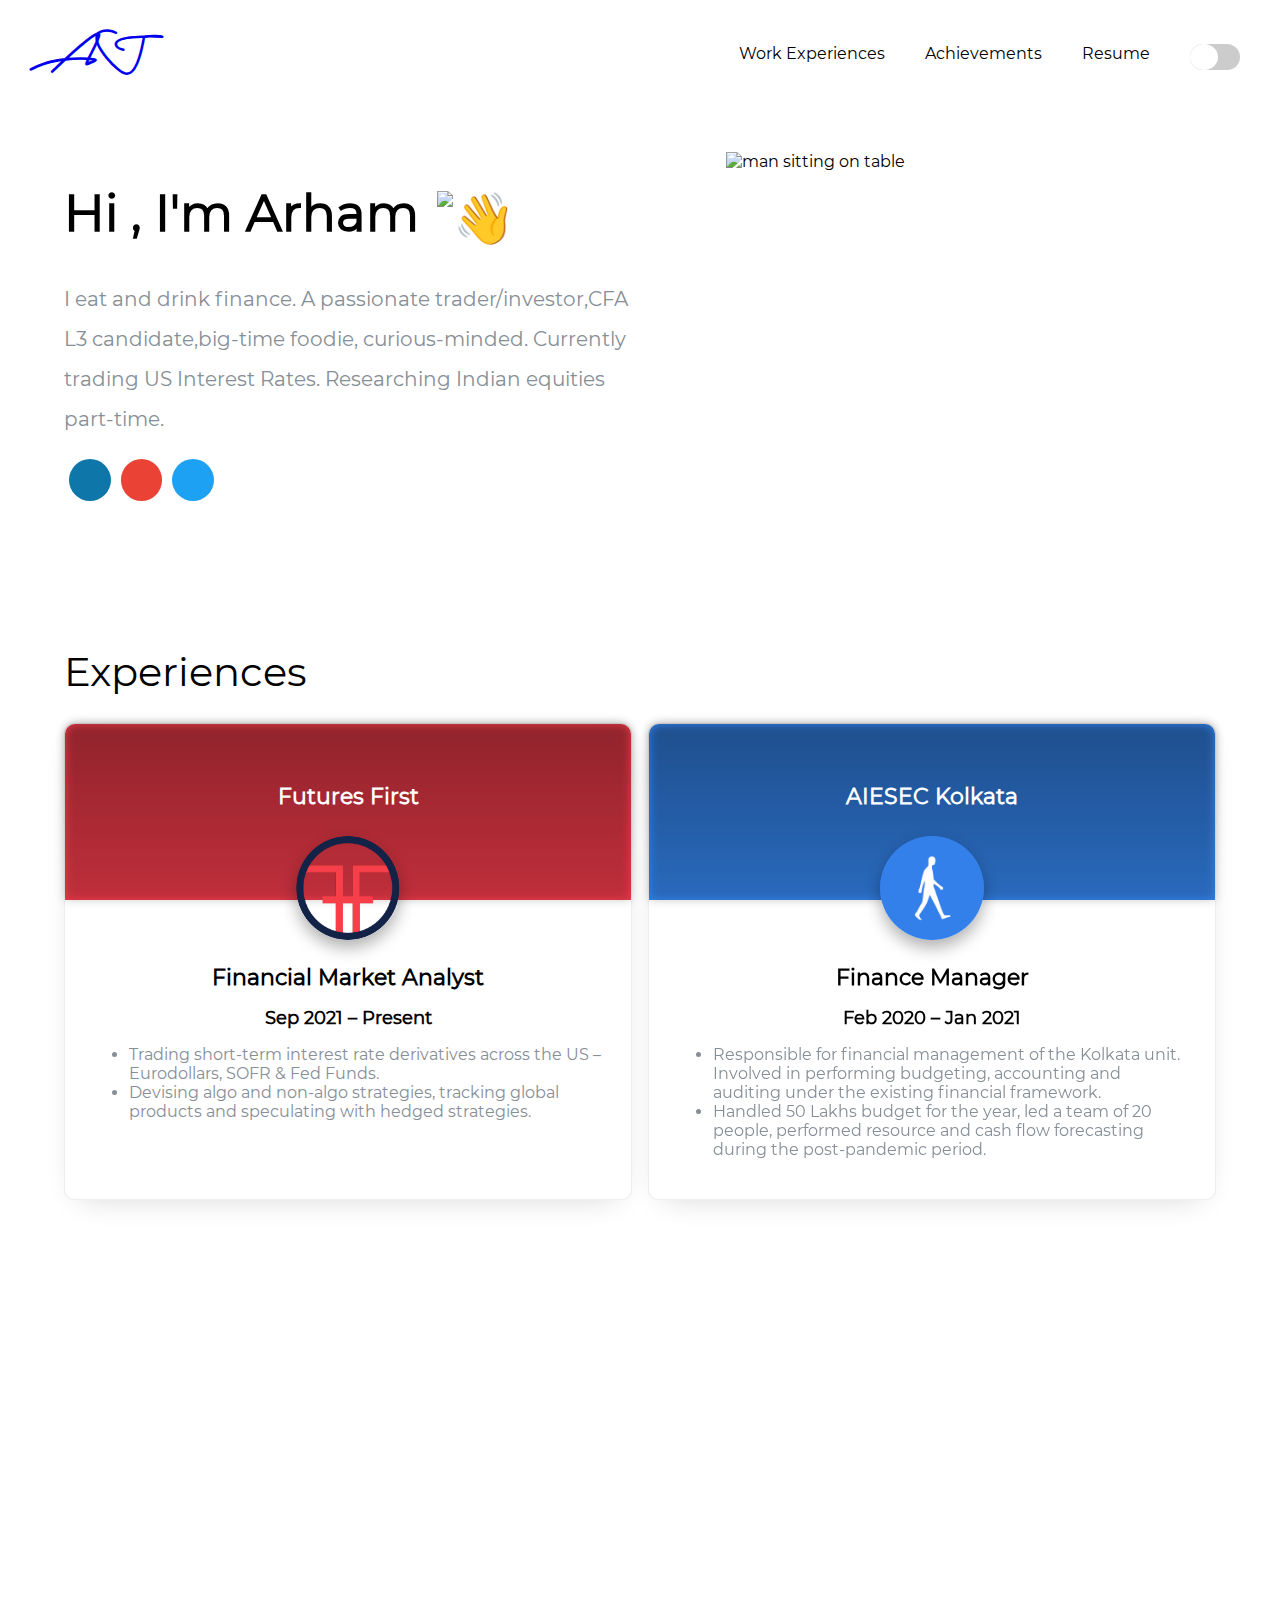
==== index.html @ c0f15c19 "Deploying to gh-pages from  @ 5cc2b04efc4ed852d91065100d52365e23200e77 🚀" ====
<!doctype html><html lang="en"><head><meta charset="utf-8"/><meta name="viewport" content="width=device-width,initial-scale=1"/><title>Arham Jain</title><meta name="title" content="DeveloperFolio | Developer Portfolio Template"><meta name="description" content="Software Developer Portfolio Template that helps you showcase your work and skills as a software developer"><meta property="og:type" content="website"><meta property="og:url" content="https://developerfolio.js.org/"><meta property="og:title" content="DeveloperFolio | Developer Portfolio Template"><meta property="og:description" content="Software Developer Portfolio Template that helps you showcase your work and skills as a software developer"><meta property="twitter:card" content="summary_large_image"><meta property="twitter:url" content="https://developerfolio.js.org/"><meta property="twitter:title" content="DeveloperFolio | Developer Portfolio Template"><meta property="twitter:description" content="Software Developer Portfolio Template that helps you showcase your work and skills as a software developer"><meta name="msapplication-TileColor" content="#603cba"><meta name="theme-color" content="#6c63ff"/><link rel="icon" type="image/png" sizes="32x32" href="/favicon-32x32.png?v8=qAJ44G5Bm7"><link rel="icon" type="image/png" sizes="16x16" href="/favicon-16x16.png?v8=qAJ44G5Bm7"><link rel="mask-icon" href="/safari-pinned-tab.svg?v8=qAJ44G5Bm7" color="#885bd5"><link rel="shortcut icon" href="/favicon.ico?v8=qAJ44G5Bm7"><link rel="apple-touch-icon" sizes="180x180" href="/apple-touch-icon.png?v8=qAJ44G5Bm7"><link rel="manifest" href="/manifest.json"/><link rel="preload" href="/static/media/Montserrat-Regular.ee653992.ttf" as="font" type="font/woff" crossorigin><link rel="preload" href="/static/media/Agustina.21f233e1.woff" as="font" type="font/woff" crossorigin><script async src="https://www.googletagmanager.com/gtag/js?id=UA-135618960-2"></script><script>function gtag(){dataLayer.push(arguments)}window.dataLayer=window.dataLayer||[],gtag("js",new Date),gtag("config","UA-135618960-2")</script><link rel="stylesheet" href="https://cdn.jsdelivr.net/gh/FortAwesome/Font-Awesome@5.15.4/css/all.min.css"><link href="/static/css/main.bb09c68f.chunk.css" rel="stylesheet"></head><body><noscript>You need to enable JavaScript to run this app.</noscript><div id="root"></div><script>!function(e){function t(t){for(var n,o,i=t[0],l=t[1],c=t[2],s=0,p=[];s<i.length;s++)o=i[s],Object.prototype.hasOwnProperty.call(a,o)&&a[o]&&p.push(a[o][0]),a[o]=0;for(n in l)Object.prototype.hasOwnProperty.call(l,n)&&(e[n]=l[n]);for(f&&f(t);p.length;)p.shift()();return u.push.apply(u,c||[]),r()}function r(){for(var e,t=0;t<u.length;t++){for(var r=u[t],n=!0,o=1;o<r.length;o++){var l=r[o];0!==a[l]&&(n=!1)}n&&(u.splice(t--,1),e=i(i.s=r[0]))}return e}var n={},o={1:0},a={1:0},u=[];function i(t){if(n[t])return n[t].exports;var r=n[t]={i:t,l:!1,exports:{}};return e[t].call(r.exports,r,r.exports,i),r.l=!0,r.exports}i.e=function(e){var t=[];o[e]?t.push(o[e]):0!==o[e]&&{3:1,4:1}[e]&&t.push(o[e]=new Promise((function(t,r){for(var n="static/css/"+({}[e]||e)+"."+{3:"df879eac",4:"e91a4b36"}[e]+".chunk.css",a=i.p+n,u=document.getElementsByTagName("link"),l=0;l<u.length;l++){var c=(f=u[l]).getAttribute("data-href")||f.getAttribute("href");if("stylesheet"===f.rel&&(c===n||c===a))return t()}var s=document.getElementsByTagName("style");for(l=0;l<s.length;l++){var f;if((c=(f=s[l]).getAttribute("data-href"))===n||c===a)return t()}var p=document.createElement("link");p.rel="stylesheet",p.type="text/css",p.onload=t,p.onerror=function(t){var n=t&&t.target&&t.target.src||a,u=new Error("Loading CSS chunk "+e+" failed.\n("+n+")");u.code="CSS_CHUNK_LOAD_FAILED",u.request=n,delete o[e],p.parentNode.removeChild(p),r(u)},p.href=a,document.getElementsByTagName("head")[0].appendChild(p)})).then((function(){o[e]=0})));var r=a[e];if(0!==r)if(r)t.push(r[2]);else{var n=new Promise((function(t,n){r=a[e]=[t,n]}));t.push(r[2]=n);var u,l=document.createElement("script");l.charset="utf-8",l.timeout=120,i.nc&&l.setAttribute("nonce",i.nc),l.src=function(e){return i.p+"static/js/"+({}[e]||e)+"."+{3:"a3c09f7e",4:"221f4606"}[e]+".chunk.js"}(e);var c=new Error;u=function(t){l.onerror=l.onload=null,clearTimeout(s);var r=a[e];if(0!==r){if(r){var n=t&&("load"===t.type?"missing":t.type),o=t&&t.target&&t.target.src;c.message="Loading chunk "+e+" failed.\n("+n+": "+o+")",c.name="ChunkLoadError",c.type=n,c.request=o,r[1](c)}a[e]=void 0}};var s=setTimeout((function(){u({type:"timeout",target:l})}),12e4);l.onerror=l.onload=u,document.head.appendChild(l)}return Promise.all(t)},i.m=e,i.c=n,i.d=function(e,t,r){i.o(e,t)||Object.defineProperty(e,t,{enumerable:!0,get:r})},i.r=function(e){"undefined"!=typeof Symbol&&Symbol.toStringTag&&Object.defineProperty(e,Symbol.toStringTag,{value:"Module"}),Object.defineProperty(e,"__esModule",{value:!0})},i.t=function(e,t){if(1&t&&(e=i(e)),8&t)return e;if(4&t&&"object"==typeof e&&e&&e.__esModule)return e;var r=Object.create(null);if(i.r(r),Object.defineProperty(r,"default",{enumerable:!0,value:e}),2&t&&"string"!=typeof e)for(var n in e)i.d(r,n,function(t){return e[t]}.bind(null,n));return r},i.n=function(e){var t=e&&e.__esModule?function(){return e.default}:function(){return e};return i.d(t,"a",t),t},i.o=function(e,t){return Object.prototype.hasOwnProperty.call(e,t)},i.p="/",i.oe=function(e){throw console.error(e),e};var l=this.webpackJsonpdeveloperfolio=this.webpackJsonpdeveloperfolio||[],c=l.push.bind(l);l.push=t,l=l.slice();for(var s=0;s<l.length;s++)t(l[s]);var f=c;r()}([])</script><script src="/static/js/2.372eb132.chunk.js"></script><script src="/static/js/main.faf1a6c1.chunk.js"></script></body></html>
---- static/css/main.bb09c68f.chunk.css ----
@import url(http://fonts.cdnfonts.com/css/chalkduster);@font-face{font-family:"Agustina Regular";font-style:normal;font-weight:400;src:local("Agustina Regular"),url(/static/media/Agustina.21f233e1.woff) format("woff");font-display:swap}@font-face{font-family:"Montserrat";src:local("Montserrat"),url(/static/media/Montserrat-Regular.ee653992.ttf) format("woff");font-display:swap}code{font-family:source-code-pro,Menlo,Monaco,Consolas,"Courier New",monospace}body,html{scroll-behavior:smooth}body{margin:0;font:19px/23px Montserrat,"Montserrat",sans-serif;-webkit-font-smoothing:antialiased;-moz-osx-font-smoothing:grayscale}@media (max-width:1380px){body,html{font-size:16px;line-height:normal}}.App{text-align:center;width:100%;overflow-x:hidden}.App-logo{height:40vmin}.App-header{background-color:#282c34;min-height:100vh;display:flex;flex-direction:column;align-items:center;justify-content:center;font-size:calc(10px + 2vmin);color:#fff}.App-link{color:#09d3ac}.headroom-wrapper{max-height:100px}.dark-menu{background-color:#171c28!important;color:#fff}.dark-menu li a{color:#fff!important}.dark-menu li a:hover{background-color:#55198b!important}.header{background-color:#fff;max-width:100%;padding:15px 20px;margin:0 auto}.header ul{margin:0;padding:0;list-style:none;overflow:hidden}.grey-color{color:#868e96}.header li a{display:block;padding:15px 20px;color:#000;text-decoration:none}.header .menu-btn:hover,.header li a:hover{background-color:#f4f4f4}.header .logo{display:block;flex:none;float:left;font-size:1.5em;text-decoration:none;margin-top:10px;line-height:normal}.header .logo-name{font-family:"Agustina Regular";font-weight:700;font-size:35px;-webkit-font-feature-settings:"liga","clig off";font-feature-settings:"liga","clig off";font-variant-ligatures:no-common-ligatures;-webkit-font-variant-ligatures:no-common-ligatures;padding:0 10px}.header .menu{clear:both;max-height:0;transition:max-height .2s ease-out}.header .menu-icon{cursor:pointer;display:inline-block;float:right;padding:28px 20px;position:relative;-webkit-user-select:none;user-select:none}.header .menu-icon .navicon{background:#333;display:block;height:2px;position:relative;transition:background .2s ease-out;width:18px}.header .menu-icon .navicon-dark{background:#fff}.header .menu-icon .navicon:after,.header .menu-icon .navicon:before{background:#333;content:"";display:block;height:100%;position:absolute;transition:all .2s ease-out;width:100%}.header .menu-icon .navicon-dark:after,.header .menu-icon .navicon-dark:before{background:#fff!important;content:"";display:block;height:100%;position:absolute;transition:all .2s ease-out;width:100%}.header .menu-icon .navicon:before{top:5px}.header .menu-icon .navicon:after{top:-5px}.header .menu-btn{display:none}.header .menu-btn:checked~.menu{max-height:486px}.header .menu-btn:checked~.menu-icon .navicon{background:transparent!important}.header .menu-btn:checked~.menu-icon .navicon:before{-webkit-transform:rotate(-45deg);transform:rotate(-45deg)}.header .menu-btn:checked~.menu-icon .navicon:after{-webkit-transform:rotate(45deg);transform:rotate(45deg)}.header .menu-btn:checked~.menu-icon:not(.steps) .navicon:after,.header .menu-btn:checked~.menu-icon:not(.steps) .navicon:before{top:0}@media(min-width:48em){.header li{float:left}.header{display:flex;align-items:center;justify-content:space-between}.header .menu{max-height:none}.header .menu-icon{display:none}}@media(max-width:960px)and (min-width:768px){.header{font-size:12px}}.switch{position:relative;display:inline-block;width:50px;height:26px}input{-webkit-transform:scale(.5);transform:scale(.5)}.slider{position:absolute;cursor:pointer;top:0;left:0;right:0;bottom:0;background-color:#ccc;transition:.4s}.slider:before{position:absolute;content:"";height:26px;width:28px;left:0;bottom:0;background-color:#fff;transition:.4s}input:checked+.slider{background-color:#2196f3}input:focus+.slider{box-shadow:#2196f3}input:checked+.slider:before{-webkit-transform:translateX(26px);transform:translateX(26px)}.slider.round{border-radius:34px}.slider.round:before{border-radius:50%}.slider:after{display:inline;position:absolute;right:9.3%;bottom:17.5%}input:checked+.slider:after{display:inline;position:absolute;right:56.3%;bottom:14.5%}@media (max-width:786px)and (min-width:425px){input:checked+.slider:after{right:60.3%;bottom:20.5%}.slider:after{right:15.3%;bottom:22.5%}}@media (max-width:2560px)and (min-width:1552px){.slider:after{bottom:12.5%!important}}@media (max-width:1552px)and (min-width:1440px){.slider:after{bottom:7.5%!important}}.main{margin:4rem auto 0}.greet-main,.main{width:90%;padding:20px 10px}.greet-main{margin:2rem auto 0}.subTitle{color:#868e96!important}.greeting-main{display:flex}.greeting-main>*{flex:1 1;margin-bottom:30px}.button-greeting-div{display:flex;margin-top:20px}.greeting-text{font-size:70px;line-height:1.1;color:#000!important}.greeting-text-p{font-size:30px;line-height:40px}.greeting-image-div>img{max-width:70%;height:auto;display:block;margin-left:auto;margin-right:auto}.wave-emoji{-webkit-animation-duration:1.8s;animation-duration:1.8s;-webkit-animation-iteration-count:infinite;animation-iteration-count:infinite;-webkit-animation-name:wave;animation-name:wave;display:inline-block;-webkit-transform-origin:70% 70%;transform-origin:70% 70%}@-webkit-keyframes wave{0%{-webkit-transform:rotate(0deg);transform:rotate(0deg)}10%{-webkit-transform:rotate(-10deg);transform:rotate(-10deg)}20%{-webkit-transform:rotate(12deg);transform:rotate(12deg)}30%{-webkit-transform:rotate(-10deg);transform:rotate(-10deg)}40%{-webkit-transform:rotate(9deg);transform:rotate(9deg)}50%{-webkit-transform:rotate(0deg);transform:rotate(0deg)}to{-webkit-transform:rotate(0deg);transform:rotate(0deg)}}@keyframes wave{0%{-webkit-transform:rotate(0deg);transform:rotate(0deg)}10%{-webkit-transform:rotate(-10deg);transform:rotate(-10deg)}20%{-webkit-transform:rotate(12deg);transform:rotate(12deg)}30%{-webkit-transform:rotate(-10deg);transform:rotate(-10deg)}40%{-webkit-transform:rotate(9deg);transform:rotate(9deg)}50%{-webkit-transform:rotate(0deg);transform:rotate(0deg)}to{-webkit-transform:rotate(0deg);transform:rotate(0deg)}}@media(max-width:1380px){.greeting-text{font-size:50px}.greeting-text-p{font-size:20px}}@media(max-width:768px){.button-greeting-div{justify-content:space-around}.greeting-text{font-size:30px;text-align:center}.greeting-text-p{font-size:16px;line-height:normal;text-align:center}.greeting-main{display:block}.greeting-image-div{height:256px}}@media(max-width:320px){.main{width:auto}}.sk-circle{margin:100px auto;width:40px;height:40px;position:relative}.sk-circle .sk-child{width:100%;height:100%;position:absolute;left:0;top:0}.sk-circle .sk-child:before{content:"";display:block;margin:0 auto;width:15%;height:15%;background-color:#333;border-radius:100%;-webkit-animation:sk-circleBounceDelay 1.2s ease-in-out infinite both;animation:sk-circleBounceDelay 1.2s ease-in-out infinite both}.sk-circle .sk-circle2{-webkit-transform:rotate(30deg);transform:rotate(30deg)}.sk-circle .sk-circle3{-webkit-transform:rotate(60deg);transform:rotate(60deg)}.sk-circle .sk-circle4{-webkit-transform:rotate(90deg);transform:rotate(90deg)}.sk-circle .sk-circle5{-webkit-transform:rotate(120deg);transform:rotate(120deg)}.sk-circle .sk-circle6{-webkit-transform:rotate(150deg);transform:rotate(150deg)}.sk-circle .sk-circle7{-webkit-transform:rotate(180deg);transform:rotate(180deg)}.sk-circle .sk-circle8{-webkit-transform:rotate(210deg);transform:rotate(210deg)}.sk-circle .sk-circle9{-webkit-transform:rotate(240deg);transform:rotate(240deg)}.sk-circle .sk-circle10{-webkit-transform:rotate(270deg);transform:rotate(270deg)}.sk-circle .sk-circle11{-webkit-transform:rotate(300deg);transform:rotate(300deg)}.sk-circle .sk-circle12{-webkit-transform:rotate(330deg);transform:rotate(330deg)}.sk-circle .sk-circle2:before{-webkit-animation-delay:-1.1s;animation-delay:-1.1s}.sk-circle .sk-circle3:before{-webkit-animation-delay:-1s;animation-delay:-1s}.sk-circle .sk-circle4:before{-webkit-animation-delay:-.9s;animation-delay:-.9s}.sk-circle .sk-circle5:before{-webkit-animation-delay:-.8s;animation-delay:-.8s}.sk-circle .sk-circle6:before{-webkit-animation-delay:-.7s;animation-delay:-.7s}.sk-circle .sk-circle7:before{-webkit-animation-delay:-.6s;animation-delay:-.6s}.sk-circle .sk-circle8:before{-webkit-animation-delay:-.5s;animation-delay:-.5s}.sk-circle .sk-circle9:before{-webkit-animation-delay:-.4s;animation-delay:-.4s}.sk-circle .sk-circle10:before{-webkit-animation-delay:-.3s;animation-delay:-.3s}.sk-circle .sk-circle11:before{-webkit-animation-delay:-.2s;animation-delay:-.2s}.sk-circle .sk-circle12:before{-webkit-animation-delay:-.1s;animation-delay:-.1s}@-webkit-keyframes sk-circleBounceDelay{0%,80%,to{-webkit-transform:scale(0);transform:scale(0)}40%{-webkit-transform:scale(1);transform:scale(1)}}@keyframes sk-circleBounceDelay{0%,80%,to{-webkit-transform:scale(0);transform:scale(0)}40%{-webkit-transform:scale(1);transform:scale(1)}}.social-media-div{font-size:2em}.icon-button{margin-bottom:10px}.icon-button i{color:#fff;border-radius:2.6rem;cursor:pointer;display:inline-block;font-size:1.3rem;height:2.6rem;line-height:2.6rem;position:relative;text-align:center;-webkit-user-select:none;user-select:none;width:2.6rem;margin:0 5px 10px;transition:.2s ease-in}.facebook i{background-color:#3b5998}.linkedin i{background-color:#0e76a8}.github i{background-color:#333}.gitlab i{background-color:#fca326}.google i{background-color:#ea4335}.twitter i{background-color:#1da1f2}.medium i{background-color:#000}.stack-overflow i{background-color:#f48024}.kaggle i{background-color:#20beff}.instagram i{background-color:#c13584}.facebook i:hover,.github i:hover,.gitlab i:hover,.google i:hover,.instagram i:hover,.kaggle i:hover,.linkedin i:hover,.medium i:hover,.stack-overflow i:hover,.twitter i:hover{background-color:#000}@media(max-width:768px){.social-media-div{text-align:center}}.main-button{background-color:#55198b;border:1px solid #55198b;color:#fff;font-weight:700;width:-webkit-max-content;width:max-content;padding:13px 22px;margin-right:50px;text-transform:uppercase;border-radius:6px;text-align:center;text-decoration:none;display:block;margin-top:20px;font-size:16px;cursor:pointer;transition:all .3s ease-in-out 0s}.main-button:hover{background-color:#fff;color:#55198b;transition:all .3s ease 0s;-webkit-transform:translateY(-3px);transform:translateY(-3px)}.project-button{display:flex;justify-content:center;margin-top:20px}.project-button>.main-button{margin-right:0!important}@media(max-width:768px){.main-button{font-size:15px;padding:12px 18px;margin-right:0}}@media(max-width:320px){.main-button{font-size:12px}}.skills-main-div{display:flex;width:100%;overflow:hidden}.skills-text-div{margin-left:50px}.skills-main-div>*{flex:1 1;margin-bottom:30px}.skills-image-div>img{max-width:100%;height:auto}.skills-heading{font-size:56px;font-weight:400}@media(max-width:1380px){.skills-heading{font-size:40px}}@media(max-width:768px){.skills-heading{font-size:30px;text-align:center}.greeting-text-p{font-size:16px;line-height:normal}.skills-main-div{flex-direction:column}.skills-text-div{margin:20px}.skills-text{font-size:16px}.skills-text-subtitle{font-size:16px;text-align:center}.skills-image-div{order:2}}.dev-icons{padding-left:0;list-style:none;font-size:3rem;margin-bottom:0;margin-top:0;text-align:center}.software-skill-inline{display:inline-block;margin-right:20px;margin-bottom:20px}.software-skill-inline>i{color:#868e96}.software-skill-inline>i:hover{color:#645beb}.software-skill-inline>p{color:#868e96;font-size:10px}.software-skill-inline>i:hover~p{color:#645beb}.meter{height:20px;position:relative;background:#f3efef;border-radius:25px}.meter>span{display:block;height:100%;border-top-right-radius:6px;border-bottom-right-radius:6px;border-top-left-radius:20px;border-bottom-left-radius:20px;background-color:#aaa5ff;position:relative;overflow:hidden}.skill{line-height:3.5vw}.skill-bars{font-size:28px;width:40%}.skills-container{display:flex;width:90%;padding:20px 10px;margin:2rem auto 0}.skills-container>*{flex:1 1;margin-bottom:30px}.skills-image>img{margin-left:80px;max-width:90%;height:auto}@media(max-width:1456px){.skills-bar{line-height:4rem}.skills-image{display:none;order:2}}@media(max-width:768px){.skills-container{flex-direction:column}.skills-bar{line-height:3rem;margin:20px}.skills-image{display:none;order:2}}.experience-cards-div{display:grid;grid-template-columns:repeat(auto-fit,minmax(290px,1fr));grid-gap:1rem 1rem;gap:1rem 1rem}.experience-heading{font-size:56px;font-weight:400}.experience-container{display:flex;width:90%;padding:20px 10px;margin:2rem auto 0}.experience-container>*{flex:1 1}@media(max-width:1380px){.experience-heading{font-size:40px}}@media(max-width:768px){.experience-heading{font-size:30px;text-align:center}}.experience-card{background-color:#fff}.experience-card,.experience-card-dark{position:relative;box-shadow:0 10px 30px -15px rgba(0,0,0,.2);border-radius:10px;border:1px solid hsla(0,0%,82.7%,.397)}.experience-card-dark{background-color:#171c28}.experience-card:hover{box-shadow:0 20px 30px -10px rgba(0,0,0,.2)}.experience-banner{background-position:50%;background-repeat:no-repeat;background-size:150%;background:linear-gradient(rgba(0,0,0,.7),rgba(0,0,0,.5));border-radius:10px 10px 0 0;-webkit-filter:blur(0);-moz-filter:blur(0);-o-filter:blur(0);-ms-filter:blur(0);filter:blur(0);height:11rem;display:flex;align-items:flex-end;justify-content:center}.experience-blurred_div{position:absolute;background:linear-gradient(rgba(0,0,0,.4),rgba(0,0,0,.2));-webkit-filter:blur(5px);-moz-filter:blur(5px);-o-filter:blur(5px);-ms-filter:blur(5px);filter:blur(5px);height:11rem;top:0;left:0;width:100%;border-radius:10px 10px 0 0}.experience-div-company{position:absolute;background:transparent;height:9rem;top:0;left:0;width:100%;display:flex;align-items:center;justify-content:center}.experience-text-company{padding:1.5rem;margin:0;color:#fff;font-size:25px;text-align:center;font-weight:700;text-overflow:ellipsis;overflow:hidden;white-space:nowrap}.experience-roundedimg{position:absolute;object-fit:cover;left:0;right:0;top:7rem;margin-left:auto;margin-right:auto;width:8rem;height:8rem;box-shadow:0 .5rem 1rem rgba(0,0,0,.3);border-radius:50%}.experience-text-role{text-align:center;color:#000;font-weight:700;font-size:25px;margin:0;padding-top:1.5rem;line-height:normal}.dark-mode-text{color:#fff!important}.experience-text-date{text-align:center;color:#000;font-size:20px;margin:0;padding-top:1rem;font-weight:600}.experience-text-desc{text-align:center}.experience-text-details{padding:1.5rem;margin-top:2rem}@media(max-width:1380px){.experience-text-role{padding-top:.5rem;font-size:22px}.experience-text-company{font-size:22px}.experience-text-date{font-size:18px}.experience-roundedimg{width:6.5rem;height:6.5rem}}@media(max-width:768px){.experience-text-company,.experience-text-role{font-size:22px}.experience-text-date{font-size:18px}.experience-text-desc{font-size:16px}}.project-title{font-size:52px;font-weight:400;line-height:normal}.startup-project-text img{max-width:100%;height:auto}.repo-cards-div-main{display:grid;grid-template-columns:repeat(auto-fit,minmax(400px,1fr));grid-gap:1rem 1rem;gap:1rem 1rem}@media(max-width:1380px){.project-title{font-size:40px}}@media(max-width:768px){.project-title{font-size:30px;text-align:center}.repo-cards-div-main{grid-template-columns:repeat(auto-fit,minmax(300px,1fr))}}.project-card{display:flex;flex-direction:column;background-color:#fff;padding:1.5rem;border-radius:10px;border:1px solid hsla(0,0%,82.7%,.397);justify-content:center}.project-card-light{box-shadow:0 10px 30px -15px rgba(0,0,0,.2);transition:all .3s ease}.project-card-dark{box-shadow:0 10px 30px -15px #d9dbdf;transition:all .25s ease}.project-detail{text-align:center}.project-card-light:hover{box-shadow:0 20px 30px -10px rgba(0,0,0,.2)}.project-card-dark:hover{box-shadow:0 20px 30px -10px #d9dbdf}.project-image{position:relative;height:250px;overflow:hidden;text-align:center}.projects-container{display:grid;grid-template-columns:repeat(auto-fit,minmax(300px,1fr));grid-gap:1rem 1rem;gap:1rem 1rem}.project-card-footer span.project-tag{background:#55198b;color:#f5f2f4;vertical-align:middle;align-items:center;border-radius:4px;display:inline-flex;font-size:.75rem;height:2em;justify-content:center;white-space:nowrap;line-height:1.5;margin:0 .5rem .5rem 0;padding:0 .75em;cursor:pointer;transition:.2s ease-in}@media(max-width:768px){.project-subtitle{font-size:16px;text-align:center}}.achievement-heading{font-size:56px;font-weight:400;line-height:normal;margin:0}.achievement-subtitle{text-transform:uppercase;margin:0 0 50px}@media(max-width:1380px){.achievement-heading{font-size:40px}}@media(max-width:768px){.achievement-heading{font-size:30px;text-align:center}.achievement-subtitle{font-size:16px;line-height:normal;text-align:center}}.card-image{max-width:100%;height:auto;width:250px}.card-title{color:#000;font-size:22px;line-height:24px;font-weight:700;margin:15px 0 0}.card-subtitle{color:#666;font-size:17px;line-height:1.5rem}.certificate-card{background-color:#fff;box-shadow:0 10px 30px -15px rgba(0,0,0,.2);padding:1.5rem;border-radius:10px;border:1px solid hsla(0,0%,82.7%,.397);transition:all .3s ease}.certificate-detail-div{text-align:center}.certificate-card:hover{box-shadow:0 20px 30px -10px rgba(0,0,0,.2)}.dark-mode.certificate-card:hover{box-shadow:0 20px 30px -10px hsla(0,0%,100%,.2)}.certificate-image-div{position:relative;height:250px;overflow:hidden;text-align:center}.achievement-cards-div{display:grid;grid-template-columns:repeat(auto-fit,minmax(300px,1fr));grid-gap:1rem 1rem;gap:1rem 1rem}.certificate-card-footer{display:flex;align-items:center;flex-wrap:wrap;justify-content:center}.certificate-card-footer span.certificate-tag{background:#55198b;color:#f5f2f4;vertical-align:middle;align-items:center;border-radius:4px;display:inline-flex;font-size:.75rem;height:2em;justify-content:center;white-space:nowrap;line-height:1.5;margin:0 .5rem .5rem 0;padding:0 .75em;cursor:pointer;transition:.2s ease-in}span.certificate-tag:hover{background:#8c43ce}.square{width:440px;height:430px;background:#fff;border-radius:4px;box-shadow:0 20px 50px #d9dbdf;transition:all .3s ease;margin-top:30px}.square:hover{box-shadow:0 20px 40px rgba(0,0,0,.1)}.blog-header-text{font-size:56px;font-weight:400}.blog-subtitle{text-transform:uppercase}.blog-main-div>*{flex:1 1;margin-bottom:30px}.blog-main-div{display:flex}.blog-image-div>img{max-width:100%;height:auto}.blog-text-div{display:grid;grid-template-columns:repeat(auto-fill,minmax(400px,1fr));grid-gap:32px;gap:32px}@media(max-width:1380px){.blog-header-text{font-size:40px}}@media(max-width:768px){.blog-header-text{font-size:30px;text-align:center}.blog-subtitle{font-size:16px;line-height:normal;text-align:center}}@media screen and (max-width:480px)and (min-width:300px){.blog-text-div{grid-template-columns:repeat(auto-fill,minmax(300px,1fr))}}.small-dark{color:#fff!important}.blog-container{border-radius:10px;color:#586069;background-color:#fff;box-shadow:0 0 36px rgba(0,0,0,.1);cursor:pointer;height:200px}.blog-title{color:#262626;font-size:22px;line-height:24px;font-weight:700;margin:32px 20px 14px;-webkit-line-clamp:2}.blog-title,.small{overflow:hidden;display:-webkit-box;-webkit-box-orient:vertical}.small{font-size:17px;font-weight:400;line-height:1.5rem;color:#666;padding:0 20px;-webkit-line-clamp:4;margin:0}.go-corner{display:flex;align-items:center;justify-content:center;position:absolute;width:32px;height:32px;overflow:hidden;top:0;right:0;background-color:#55198b;border-radius:0 4px 0 32px}.go-arrow{margin-top:-4px;margin-right:-4px;color:#fff;font-family:courier,sans}.blog-card{display:block;position:relative;background-color:transparent;border-radius:4px;text-decoration:none;z-index:0;overflow:hidden;height:100%}.blog-card:before{content:"";position:absolute;z-index:-1;top:-16px;right:-16px;background:#55198b;height:32px;width:32px;border-radius:32px;-webkit-transform:scale(1);transform:scale(1);-webkit-transform-origin:50% 50%;transform-origin:50% 50%;transition:-webkit-transform .4s ease-out;transition:transform .4s ease-out;transition:transform .4s ease-out,-webkit-transform .4s ease-out}.blog-card:hover:before{-webkit-transform:scale(30);transform:scale(30)}.blog-card:hover>.small{transition:all .3s ease-out;color:hsla(0,0%,100%,.8)}.blog-card:hover>h3{transition:all .3s ease-out;color:#fff}@media (min-width:925px)and (max-width:1024px),(min-width:1405px)and (max-width:1550px),screen and (max-width:480px)and (min-width:300px){.blog-card:hover:before{-webkit-transform:scale(30);transform:scale(30)}}@media (min-width:1025px)and (max-width:1404px),(min-width:1551px),screen and (min-width:481px)and (max-width:675px){.blog-card:hover:before{-webkit-transform:scale(40);transform:scale(40)}.blog-card:before{transition:-webkit-transform .45s ease-out;transition:transform .45s ease-out;transition:transform .45s ease-out,-webkit-transform .45s ease-out}}@media screen and (min-width:675px)and (max-width:860px){.blog-card:hover:before{-webkit-transform:scale(50);transform:scale(50)}.blog-card:before{transition:-webkit-transform .5s ease-out;transition:transform .5s ease-out;transition:transform .5s ease-out,-webkit-transform .5s ease-out}}@media screen and (min-width:860px)and (max-width:924px){.blog-card:hover:before{-webkit-transform:scale(60);transform:scale(60)}.blog-card:before{transition:-webkit-transform .5s ease-out;transition:transform .5s ease-out;transition:transform .5s ease-out,-webkit-transform .5s ease-out}}@media screen and (max-width:480px)and (min-width:300px){.blog-title{font-size:18px}}.blog-card-shadow{box-shadow:1px 0 20px #fff}.footer-text{text-align:center;color:#868e96!important}.dark-mode{color:#fff!important}.footer-div{margin-top:2rem;padding-bottom:1rem}.talk-header-title{font-size:56px;font-weight:400;line-height:0}.talk-cards-div{display:grid;grid-template-columns:repeat(auto-fit,minmax(290px,1fr));grid-gap:1rem 1rem;gap:1rem 1rem}@media(max-width:768px){.talk-header-title{font-size:30px;text-align:center}.talk-header-subtitle{font-size:16px;line-height:normal;text-align:center}}.container{display:flex;justify-content:center}.rectangle{background:url(/static/media/talksCardBack.13780cdd.svg);width:380px;height:300px;border-radius:4px;box-shadow:0 20px 50px #d9dbdf;transition:all .3s ease;margin-top:50px}.rectangle:hover{box-shadow:0 20px 40px #fff}.dark-rectangle{box-shadow:0 0 20px 0}.mask{clip:rect(0,460px,220px,0);border-radius:4px;position:absolute}.talk-card-title{color:#fff;text-align:left;margin:25px auto auto;padding:0 0 40px 30px;font-size:30px;line-height:normal}.talk-card-subtitle,.talk-card-title{overflow:hidden;display:-webkit-box;-webkit-line-clamp:2;-webkit-box-orient:vertical}.talk-card-subtitle{margin-top:35px;text-align:justify;padding-left:30px;padding-right:30px;font-size:16px;color:#7f8287;line-height:18px}.talk-button{background-color:#55198b;color:#fff;width:90px;padding:10px 18px;border-radius:3px;text-align:center;text-decoration:none;display:block;margin-top:20px;font-size:14px;cursor:pointer}.talk-button:hover{background:#8c43ce}.card-footer-button-div{display:flex;justify-content:space-around}@media(max-width:1380px){.card-title{font-size:25px}}@media(max-width:768px){.mask{-webkit-clip-path:none;clip-path:none;position:relative}.talk-card-title{margin-top:30px}.talk-card-image{width:100%}.talk-button{background-color:#55198b;color:#fff;width:90px;padding:10px 18px;border-radius:3px;text-align:center;text-decoration:none;display:block;margin-top:20px;font-size:14px;cursor:pointer;transition:.2s ease-in}.talk-button:hover{background:#8c43ce}.card-footer-button-div{display:flex;justify-content:space-around}.square{width:100%;height:auto;padding-bottom:30px}}.podcast-header-title{font-size:56px;font-weight:400;line-height:0}.podcast{width:600px}.podcast-main-div{display:grid;grid-template-columns:repeat(auto-fit,minmax(300px,1fr));grid-gap:1rem 1rem;gap:1rem 1rem}.subTitle{color:#868e96}@media(max-width:768px){.podcast-header-title{font-size:30px;text-align:center}.podcast-header-subtitle{font-size:16px;line-height:normal;text-align:center}.podcast{width:300px}.podcast-main-div{text-align:center}}.education-heading{font-size:56px;font-weight:400}.education-section{display:flex;flex-direction:column;width:90%;padding:20px 0;margin:2rem auto 0}.education-section>*{flex:1 1;margin-bottom:30px}.education-card-container{display:flex;flex-direction:column;padding-top:20px}@media(max-width:1380px){.education-card-container{padding-top:0}.education-heading{font-size:40px}.education-text-subtitle{font-size:18px;text-align:center}}@media(max-width:768px){.education-card-container{padding-top:0}.education-heading{font-size:30px;text-align:center}.education-text-subtitle{font-size:16px}}.education-card{display:flex;flex-direction:row}.education-card:hover+.education-card-border{border-color:#a9a7f9;width:100%;transition:width .6s ease-in-out}.education-card-border{height:30px;width:80%;border-top:2px solid hsla(0,0%,82.7%,.397);margin-bottom:20px;transition:width .6s ease-in-out}.education-head{display:flex;flex-direction:row}.education-text-school{margin:0;font-size:28px;font-weight:700;text-overflow:ellipsis;overflow:hidden;white-space:nowrap;height:27px}.education-roundedimg{object-fit:cover;margin-right:2rem;width:6rem;height:6rem;box-shadow:0 .5rem 1rem rgba(0,0,0,.3);border-radius:50%}.education-card-right{max-width:70%}.education-text-subHeader{color:#000;font-weight:700;font-size:19px;margin:0;padding-top:.8rem;line-height:normal}.education-text-duration{color:#000;font-size:19px;margin:0;padding-top:.5rem}.education-text-desc{margin-top:.5rem;margin-bottom:.5rem}.education-text-bullets>ul{margin-top:.5rem}@media(max-width:1380px){.education-card{flex-direction:column;padding-bottom:10px}.education-card-right{max-width:90%}.education-card-border{width:90%}.education-text-subHeader{padding-top:.5rem;font-size:16px}.education-text-school{font-size:20px;height:23px}.education-text-duration{font-size:16px}.education-roundedimg{width:4rem;height:4rem;margin-bottom:.5rem;margin-right:0}}@media(max-width:768px){.education-card{text-align:center}.education-card-right{max-width:100%}.education-card-border{width:100%}.education-roundedimg{margin-top:10px;width:4rem;height:4rem;margin-bottom:1rem;margin-right:0}.education-text-bullets>ul{max-width:80%;margin:auto}}#topButton{visibility:hidden;position:fixed;bottom:20px;right:30px;z-index:99;border:none;outline:none;background-color:#55198b;color:#fff;cursor:pointer;padding:15px;border-radius:15px;font-size:25px}#topButton:hover{background-color:#000;transition:all .2s ease-in-out}.centerContent{text-align:center;display:block;margin:0 auto;padding:1.5rem}.tw-main-div{margin-left:15px;margin-right:15px;margin-bottom:15px}.tw-main-div,.twitter-component{width:auto;padding:1.5rem}.timeline-Header-title{font-size:56px;font-weight:100!important}.contact-div-main{display:flex}.dark-mode a{color:#fff}.contact-div-main>*{flex:1 1}.contact-title{font-size:50px;font-weight:400}.contact-detail,.contact-detail-email{margin-top:20px;font-size:30px;font-weight:400;color:#868e96;text-decoration:none}.contact-detail-email:hover,.contact-detail:hover{color:#000;text-shadow:2px 1px 2px #b5b5b5;transition:all .3s}.contact-subtitle{text-transform:uppercase}.contact-text-div{margin-top:1.5rem}.contact-margin-top{margin-top:4rem}.contact-image-div>img{max-width:100%;height:auto;margin-left:1.5rem;margin-top:-4rem}@media(max-width:768px),(max-width:1380px){.contact-title{font-size:56px;font-weight:400;font-size:40px;text-align:center}.contact-subtitle{font-size:16px;line-height:normal;text-align:center}.contact-text-div{text-align:center;margin-top:1.5rem}.contact-detail,.contact-detail-email{font-size:20px}.contact-image-div{display:none}}.dark-mode{background-color:#171c28;color:#fff;transition:"0.1s"}
/*# sourceMappingURL=main.bb09c68f.chunk.css.map */
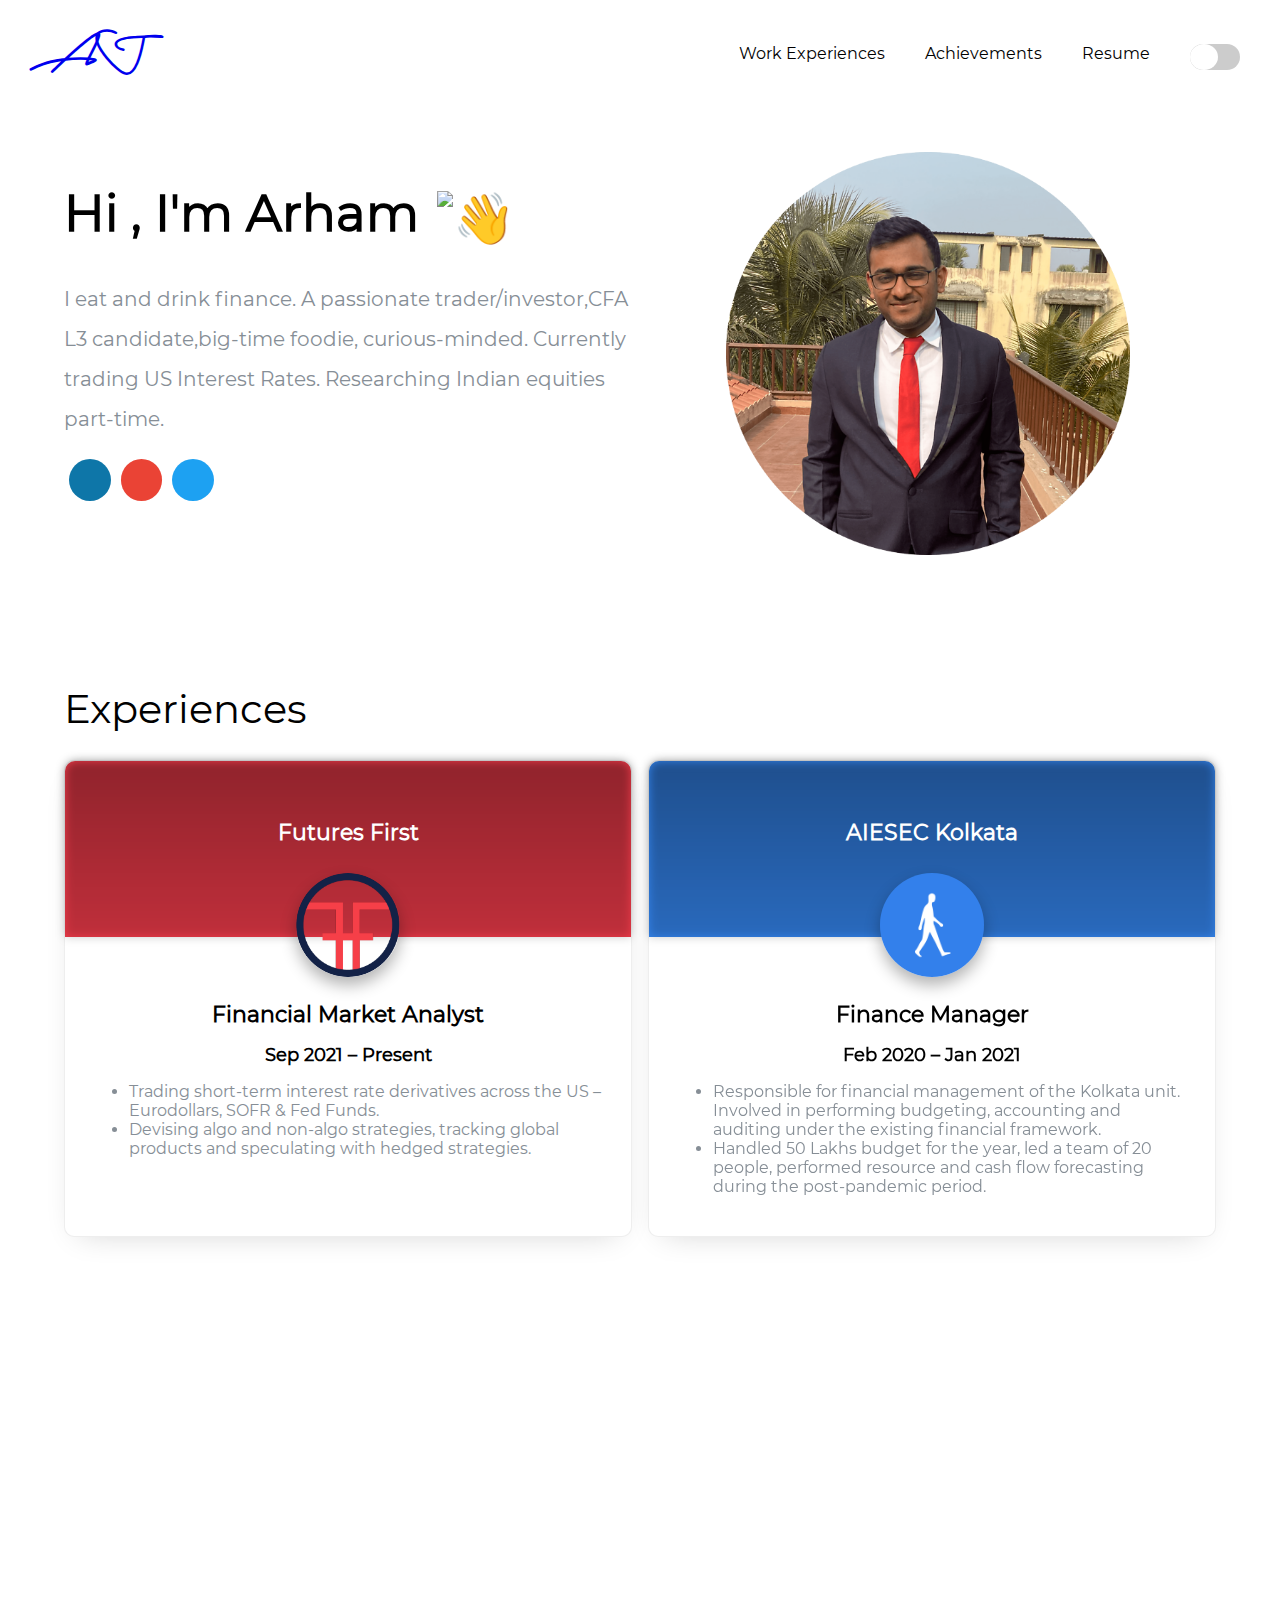
==== commit f46c3048: "Deploying to gh-pages from  @ 724b90369538c069e3fd6fe761d2dba0b8b4ceaf 🚀" ====
--- a/index.html
+++ b/index.html
@@ -1 +1 @@
-<!doctype html><html lang="en"><head><meta charset="utf-8"/><meta name="viewport" content="width=device-width,initial-scale=1"/><title>Arham Jain</title><meta name="title" content="DeveloperFolio | Developer Portfolio Template"><meta name="description" content="Software Developer Portfolio Template that helps you showcase your work and skills as a software developer"><meta property="og:type" content="website"><meta property="og:url" content="https://developerfolio.js.org/"><meta property="og:title" content="DeveloperFolio | Developer Portfolio Template"><meta property="og:description" content="Software Developer Portfolio Template that helps you showcase your work and skills as a software developer"><meta property="twitter:card" content="summary_large_image"><meta property="twitter:url" content="https://developerfolio.js.org/"><meta property="twitter:title" content="DeveloperFolio | Developer Portfolio Template"><meta property="twitter:description" content="Software Developer Portfolio Template that helps you showcase your work and skills as a software developer"><meta name="msapplication-TileColor" content="#603cba"><meta name="theme-color" content="#6c63ff"/><link rel="icon" type="image/png" sizes="32x32" href="/favicon-32x32.png?v8=qAJ44G5Bm7"><link rel="icon" type="image/png" sizes="16x16" href="/favicon-16x16.png?v8=qAJ44G5Bm7"><link rel="mask-icon" href="/safari-pinned-tab.svg?v8=qAJ44G5Bm7" color="#885bd5"><link rel="shortcut icon" href="/favicon.ico?v8=qAJ44G5Bm7"><link rel="apple-touch-icon" sizes="180x180" href="/apple-touch-icon.png?v8=qAJ44G5Bm7"><link rel="manifest" href="/manifest.json"/><link rel="preload" href="/static/media/Montserrat-Regular.ee653992.ttf" as="font" type="font/woff" crossorigin><link rel="preload" href="/static/media/Agustina.21f233e1.woff" as="font" type="font/woff" crossorigin><script async src="https://www.googletagmanager.com/gtag/js?id=UA-135618960-2"></script><script>function gtag(){dataLayer.push(arguments)}window.dataLayer=window.dataLayer||[],gtag("js",new Date),gtag("config","UA-135618960-2")</script><link rel="stylesheet" href="https://cdn.jsdelivr.net/gh/FortAwesome/Font-Awesome@5.15.4/css/all.min.css"><link href="/static/css/main.bb09c68f.chunk.css" rel="stylesheet"></head><body><noscript>You need to enable JavaScript to run this app.</noscript><div id="root"></div><script>!function(e){function t(t){for(var n,o,i=t[0],l=t[1],c=t[2],s=0,p=[];s<i.length;s++)o=i[s],Object.prototype.hasOwnProperty.call(a,o)&&a[o]&&p.push(a[o][0]),a[o]=0;for(n in l)Object.prototype.hasOwnProperty.call(l,n)&&(e[n]=l[n]);for(f&&f(t);p.length;)p.shift()();return u.push.apply(u,c||[]),r()}function r(){for(var e,t=0;t<u.length;t++){for(var r=u[t],n=!0,o=1;o<r.length;o++){var l=r[o];0!==a[l]&&(n=!1)}n&&(u.splice(t--,1),e=i(i.s=r[0]))}return e}var n={},o={1:0},a={1:0},u=[];function i(t){if(n[t])return n[t].exports;var r=n[t]={i:t,l:!1,exports:{}};return e[t].call(r.exports,r,r.exports,i),r.l=!0,r.exports}i.e=function(e){var t=[];o[e]?t.push(o[e]):0!==o[e]&&{3:1,4:1}[e]&&t.push(o[e]=new Promise((function(t,r){for(var n="static/css/"+({}[e]||e)+"."+{3:"df879eac",4:"e91a4b36"}[e]+".chunk.css",a=i.p+n,u=document.getElementsByTagName("link"),l=0;l<u.length;l++){var c=(f=u[l]).getAttribute("data-href")||f.getAttribute("href");if("stylesheet"===f.rel&&(c===n||c===a))return t()}var s=document.getElementsByTagName("style");for(l=0;l<s.length;l++){var f;if((c=(f=s[l]).getAttribute("data-href"))===n||c===a)return t()}var p=document.createElement("link");p.rel="stylesheet",p.type="text/css",p.onload=t,p.onerror=function(t){var n=t&&t.target&&t.target.src||a,u=new Error("Loading CSS chunk "+e+" failed.\n("+n+")");u.code="CSS_CHUNK_LOAD_FAILED",u.request=n,delete o[e],p.parentNode.removeChild(p),r(u)},p.href=a,document.getElementsByTagName("head")[0].appendChild(p)})).then((function(){o[e]=0})));var r=a[e];if(0!==r)if(r)t.push(r[2]);else{var n=new Promise((function(t,n){r=a[e]=[t,n]}));t.push(r[2]=n);var u,l=document.createElement("script");l.charset="utf-8",l.timeout=120,i.nc&&l.setAttribute("nonce",i.nc),l.src=function(e){return i.p+"static/js/"+({}[e]||e)+"."+{3:"a3c09f7e",4:"221f4606"}[e]+".chunk.js"}(e);var c=new Error;u=function(t){l.onerror=l.onload=null,clearTimeout(s);var r=a[e];if(0!==r){if(r){var n=t&&("load"===t.type?"missing":t.type),o=t&&t.target&&t.target.src;c.message="Loading chunk "+e+" failed.\n("+n+": "+o+")",c.name="ChunkLoadError",c.type=n,c.request=o,r[1](c)}a[e]=void 0}};var s=setTimeout((function(){u({type:"timeout",target:l})}),12e4);l.onerror=l.onload=u,document.head.appendChild(l)}return Promise.all(t)},i.m=e,i.c=n,i.d=function(e,t,r){i.o(e,t)||Object.defineProperty(e,t,{enumerable:!0,get:r})},i.r=function(e){"undefined"!=typeof Symbol&&Symbol.toStringTag&&Object.defineProperty(e,Symbol.toStringTag,{value:"Module"}),Object.defineProperty(e,"__esModule",{value:!0})},i.t=function(e,t){if(1&t&&(e=i(e)),8&t)return e;if(4&t&&"object"==typeof e&&e&&e.__esModule)return e;var r=Object.create(null);if(i.r(r),Object.defineProperty(r,"default",{enumerable:!0,value:e}),2&t&&"string"!=typeof e)for(var n in e)i.d(r,n,function(t){return e[t]}.bind(null,n));return r},i.n=function(e){var t=e&&e.__esModule?function(){return e.default}:function(){return e};return i.d(t,"a",t),t},i.o=function(e,t){return Object.prototype.hasOwnProperty.call(e,t)},i.p="/",i.oe=function(e){throw console.error(e),e};var l=this.webpackJsonpdeveloperfolio=this.webpackJsonpdeveloperfolio||[],c=l.push.bind(l);l.push=t,l=l.slice();for(var s=0;s<l.length;s++)t(l[s]);var f=c;r()}([])</script><script src="/static/js/2.372eb132.chunk.js"></script><script src="/static/js/main.faf1a6c1.chunk.js"></script></body></html>+<!doctype html><html lang="en"><head><meta charset="utf-8"/><meta name="viewport" content="width=device-width,initial-scale=1"/><title>Arham Jain</title><meta name="title" content="DeveloperFolio | Developer Portfolio Template"><meta name="description" content="Software Developer Portfolio Template that helps you showcase your work and skills as a software developer"><meta property="og:type" content="website"><meta property="og:url" content="https://developerfolio.js.org/"><meta property="og:title" content="DeveloperFolio | Developer Portfolio Template"><meta property="og:description" content="Software Developer Portfolio Template that helps you showcase your work and skills as a software developer"><meta property="twitter:card" content="summary_large_image"><meta property="twitter:url" content="https://developerfolio.js.org/"><meta property="twitter:title" content="DeveloperFolio | Developer Portfolio Template"><meta property="twitter:description" content="Software Developer Portfolio Template that helps you showcase your work and skills as a software developer"><meta name="msapplication-TileColor" content="#603cba"><meta name="theme-color" content="#6c63ff"/><link rel="icon" type="image/png" sizes="32x32" href="/favicon-32x32.png?v8=qAJ44G5Bm7"><link rel="icon" type="image/png" sizes="16x16" href="/favicon-16x16.png?v8=qAJ44G5Bm7"><link rel="mask-icon" href="/safari-pinned-tab.svg?v8=qAJ44G5Bm7" color="#885bd5"><link rel="shortcut icon" href="/favicon.ico?v8=qAJ44G5Bm7"><link rel="apple-touch-icon" sizes="180x180" href="/apple-touch-icon.png?v8=qAJ44G5Bm7"><link rel="manifest" href="/manifest.json"/><link rel="preload" href="/static/media/Montserrat-Regular.ee653992.ttf" as="font" type="font/woff" crossorigin><link rel="preload" href="/static/media/Agustina.21f233e1.woff" as="font" type="font/woff" crossorigin><script async src="https://www.googletagmanager.com/gtag/js?id=UA-135618960-2"></script><script>function gtag(){dataLayer.push(arguments)}window.dataLayer=window.dataLayer||[],gtag("js",new Date),gtag("config","UA-135618960-2")</script><link rel="stylesheet" href="https://cdn.jsdelivr.net/gh/FortAwesome/Font-Awesome@5.15.4/css/all.min.css"><link href="/static/css/main.bb09c68f.chunk.css" rel="stylesheet"></head><body><noscript>You need to enable JavaScript to run this app.</noscript><div id="root"></div><script>!function(e){function t(t){for(var n,o,i=t[0],l=t[1],c=t[2],s=0,p=[];s<i.length;s++)o=i[s],Object.prototype.hasOwnProperty.call(a,o)&&a[o]&&p.push(a[o][0]),a[o]=0;for(n in l)Object.prototype.hasOwnProperty.call(l,n)&&(e[n]=l[n]);for(f&&f(t);p.length;)p.shift()();return u.push.apply(u,c||[]),r()}function r(){for(var e,t=0;t<u.length;t++){for(var r=u[t],n=!0,o=1;o<r.length;o++){var l=r[o];0!==a[l]&&(n=!1)}n&&(u.splice(t--,1),e=i(i.s=r[0]))}return e}var n={},o={1:0},a={1:0},u=[];function i(t){if(n[t])return n[t].exports;var r=n[t]={i:t,l:!1,exports:{}};return e[t].call(r.exports,r,r.exports,i),r.l=!0,r.exports}i.e=function(e){var t=[];o[e]?t.push(o[e]):0!==o[e]&&{3:1,4:1}[e]&&t.push(o[e]=new Promise((function(t,r){for(var n="static/css/"+({}[e]||e)+"."+{3:"df879eac",4:"e91a4b36"}[e]+".chunk.css",a=i.p+n,u=document.getElementsByTagName("link"),l=0;l<u.length;l++){var c=(f=u[l]).getAttribute("data-href")||f.getAttribute("href");if("stylesheet"===f.rel&&(c===n||c===a))return t()}var s=document.getElementsByTagName("style");for(l=0;l<s.length;l++){var f;if((c=(f=s[l]).getAttribute("data-href"))===n||c===a)return t()}var p=document.createElement("link");p.rel="stylesheet",p.type="text/css",p.onload=t,p.onerror=function(t){var n=t&&t.target&&t.target.src||a,u=new Error("Loading CSS chunk "+e+" failed.\n("+n+")");u.code="CSS_CHUNK_LOAD_FAILED",u.request=n,delete o[e],p.parentNode.removeChild(p),r(u)},p.href=a,document.getElementsByTagName("head")[0].appendChild(p)})).then((function(){o[e]=0})));var r=a[e];if(0!==r)if(r)t.push(r[2]);else{var n=new Promise((function(t,n){r=a[e]=[t,n]}));t.push(r[2]=n);var u,l=document.createElement("script");l.charset="utf-8",l.timeout=120,i.nc&&l.setAttribute("nonce",i.nc),l.src=function(e){return i.p+"static/js/"+({}[e]||e)+"."+{3:"a3c09f7e",4:"221f4606"}[e]+".chunk.js"}(e);var c=new Error;u=function(t){l.onerror=l.onload=null,clearTimeout(s);var r=a[e];if(0!==r){if(r){var n=t&&("load"===t.type?"missing":t.type),o=t&&t.target&&t.target.src;c.message="Loading chunk "+e+" failed.\n("+n+": "+o+")",c.name="ChunkLoadError",c.type=n,c.request=o,r[1](c)}a[e]=void 0}};var s=setTimeout((function(){u({type:"timeout",target:l})}),12e4);l.onerror=l.onload=u,document.head.appendChild(l)}return Promise.all(t)},i.m=e,i.c=n,i.d=function(e,t,r){i.o(e,t)||Object.defineProperty(e,t,{enumerable:!0,get:r})},i.r=function(e){"undefined"!=typeof Symbol&&Symbol.toStringTag&&Object.defineProperty(e,Symbol.toStringTag,{value:"Module"}),Object.defineProperty(e,"__esModule",{value:!0})},i.t=function(e,t){if(1&t&&(e=i(e)),8&t)return e;if(4&t&&"object"==typeof e&&e&&e.__esModule)return e;var r=Object.create(null);if(i.r(r),Object.defineProperty(r,"default",{enumerable:!0,value:e}),2&t&&"string"!=typeof e)for(var n in e)i.d(r,n,function(t){return e[t]}.bind(null,n));return r},i.n=function(e){var t=e&&e.__esModule?function(){return e.default}:function(){return e};return i.d(t,"a",t),t},i.o=function(e,t){return Object.prototype.hasOwnProperty.call(e,t)},i.p="/",i.oe=function(e){throw console.error(e),e};var l=this.webpackJsonpdeveloperfolio=this.webpackJsonpdeveloperfolio||[],c=l.push.bind(l);l.push=t,l=l.slice();for(var s=0;s<l.length;s++)t(l[s]);var f=c;r()}([])</script><script src="/static/js/2.372eb132.chunk.js"></script><script src="/static/js/main.3a09a63c.chunk.js"></script></body></html>